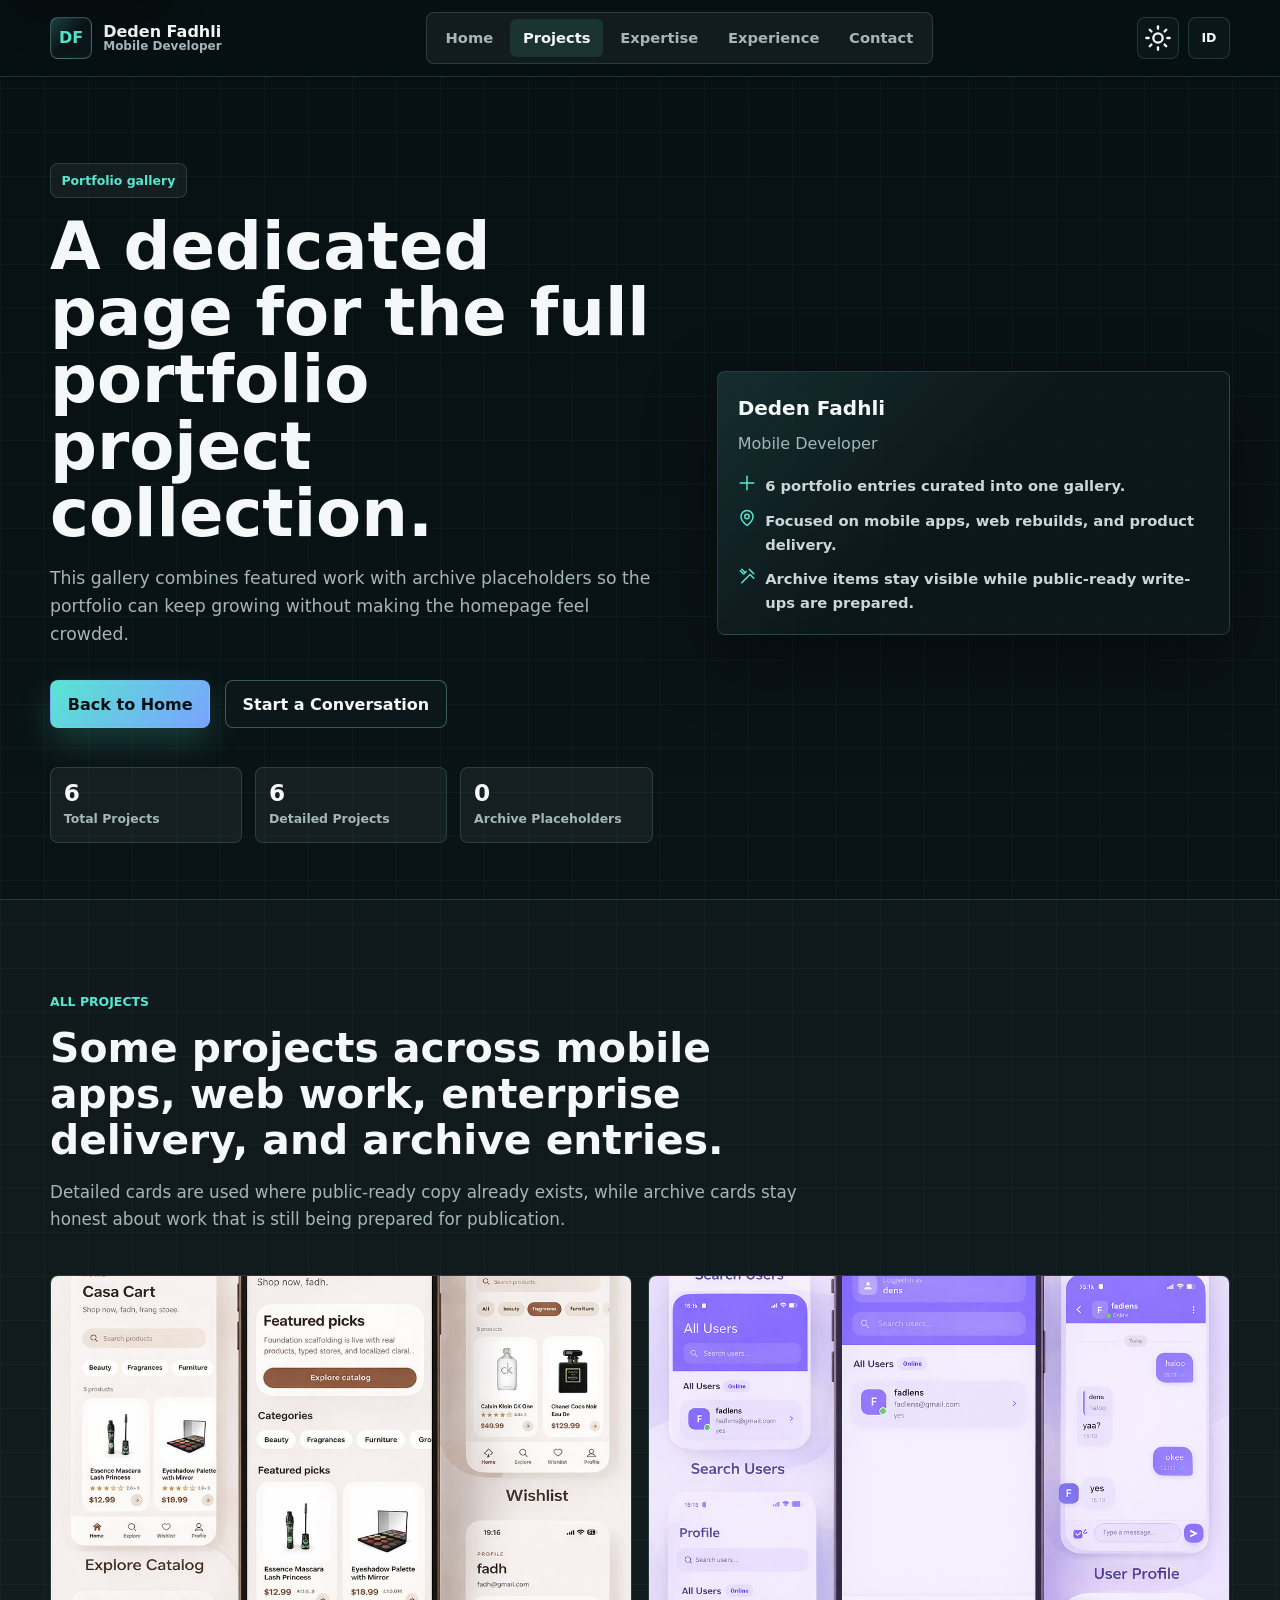
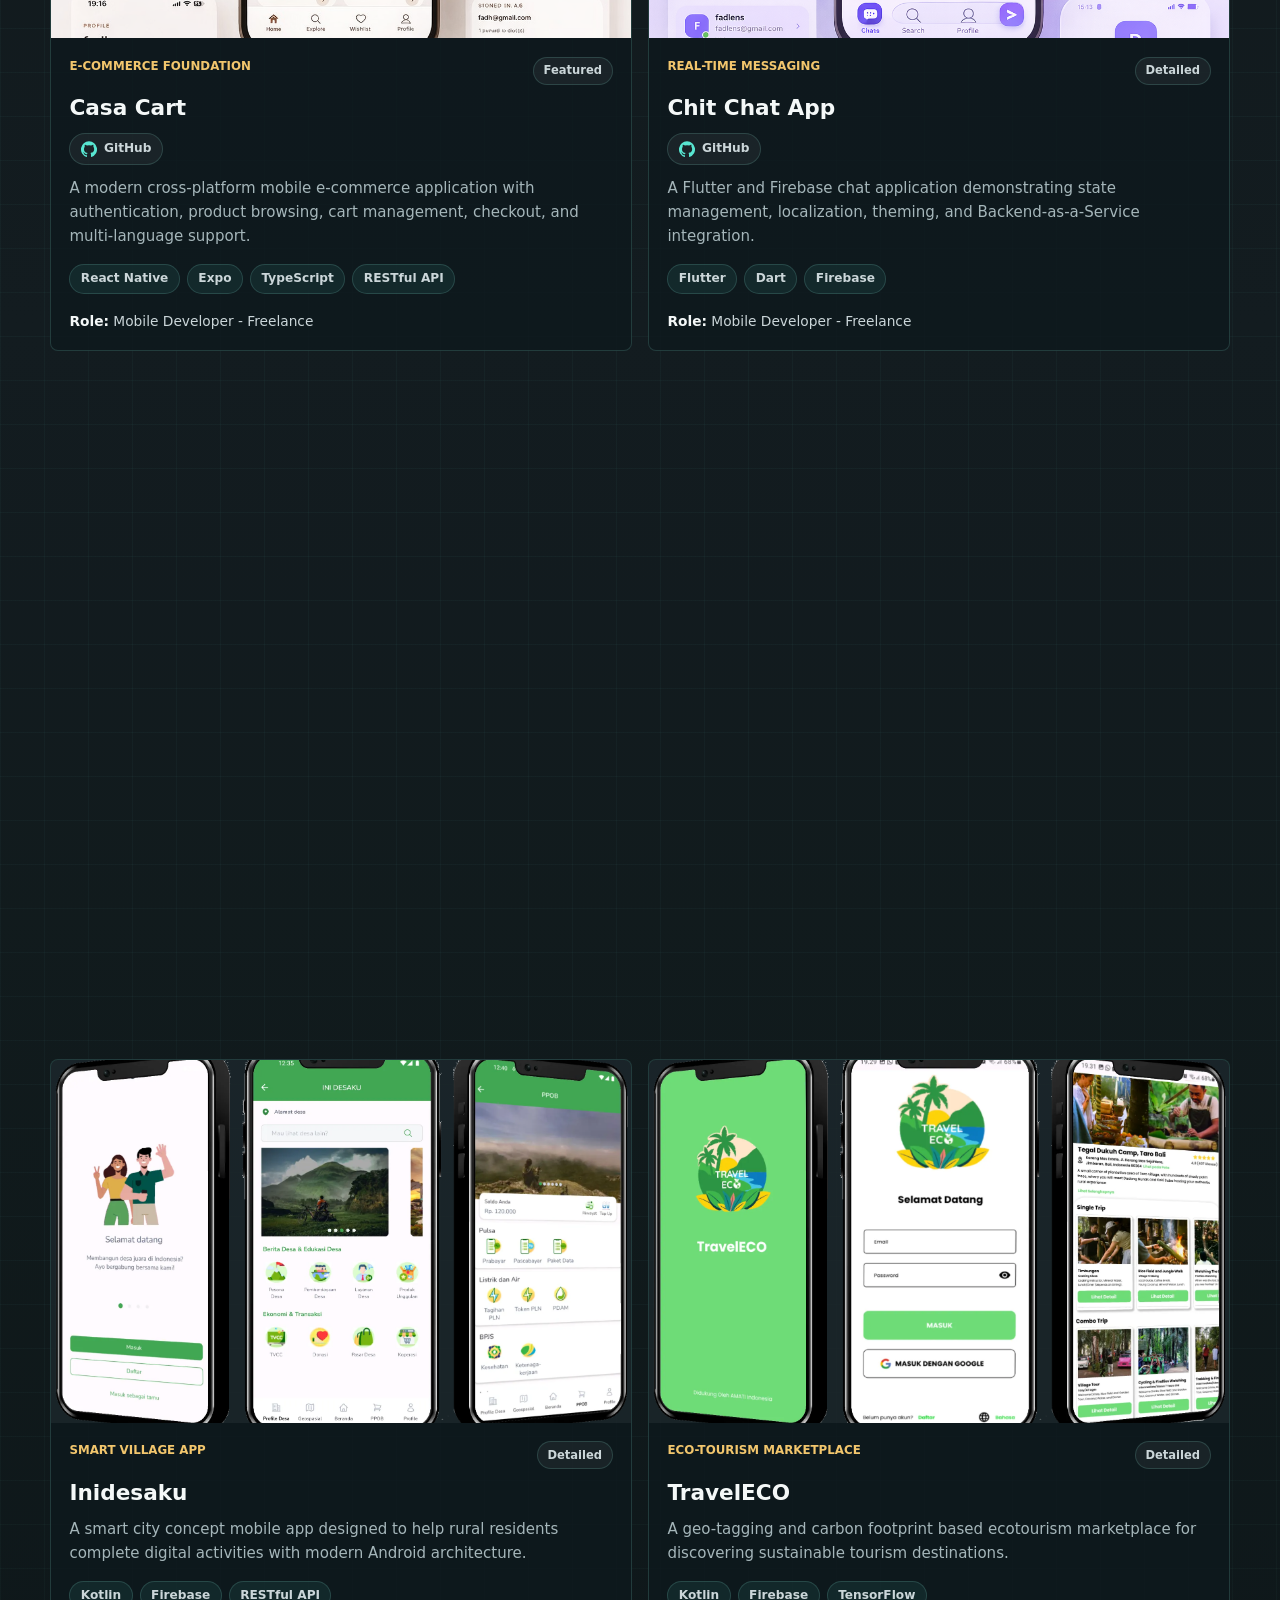
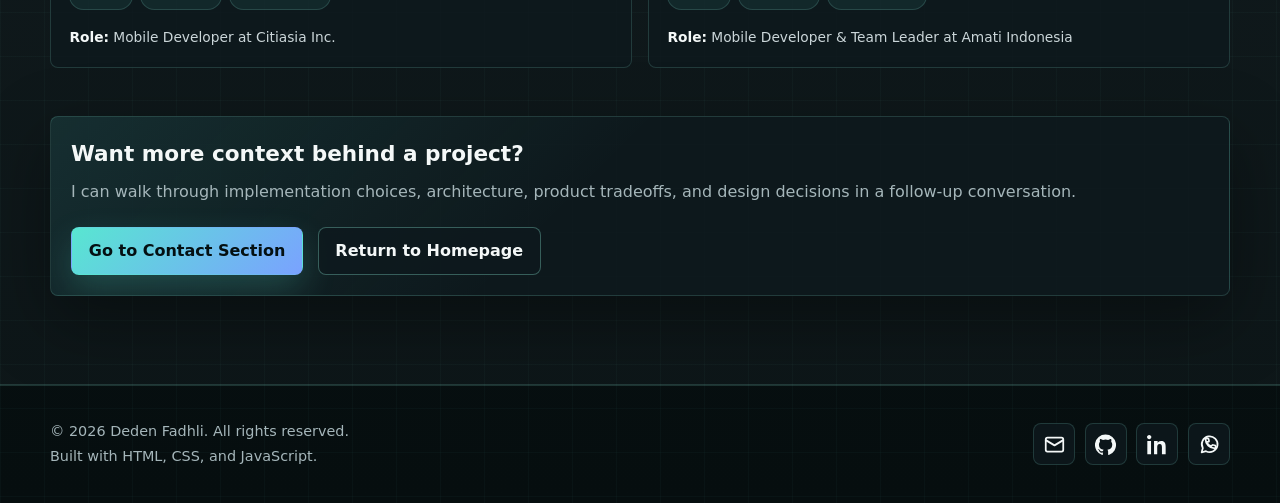
==== projects.html @ d11ce784 "UI/UX Updates" ====
<!doctype html>
<html lang="en">
  <head>
    <meta charset="UTF-8" />
    <meta name="viewport" content="width=device-width, initial-scale=1.0" />
    <meta
      name="description"
      content="A complete gallery of Deden Fadhli portfolio projects, including featured work and archive entries."
    />
    <link
      rel="icon"
      href="data:image/svg+xml,%3Csvg xmlns='http://www.w3.org/2000/svg' viewBox='0 0 64 64'%3E%3Crect width='64' height='64' rx='12' fill='%23071012'/%3E%3Cpath d='M18 16h14c9 0 15 6 15 16s-6 16-15 16H18V16Zm10 9v14h4c4 0 7-2.7 7-7s-3-7-7-7h-4Z' fill='%2358e6d1'/%3E%3C/svg%3E"
    />
    <link rel="stylesheet" href="site.css" />
    <script defer src="portfolio-data.js"></script>
    <script defer src="site.js"></script>
    <title>Projects - Deden Fadhli Portfolio</title>
  </head>
  <body data-theme="dark" data-page="projects">
    <a class="skip-link" href="#main" data-i18n="skip_link">Skip to content</a>

    <header class="site-header">
      <div class="nav-shell">
        <a class="brand" href="index.html#home" aria-label="Deden Fadhli home">
          <span class="brand-mark" aria-hidden="true">DF</span>
          <span class="brand-text">
            <span class="brand-name">Deden Fadhli</span>
            <span class="brand-role" data-i18n="brand_role"
              >Mobile Developer</span
            >
          </span>
        </a>

        <nav aria-label="Primary navigation">
          <ul class="nav-menu" id="siteNav">
            <li><a href="index.html#home" data-i18n="nav_home">Home</a></li>
            <li>
              <a href="projects.html" data-i18n="nav_projects" aria-current="page"
                >Projects</a
              >
            </li>
            <li>
              <a href="index.html#expertise" data-i18n="nav_skills"
                >Expertise</a
              >
            </li>
            <li>
              <a href="index.html#experience" data-i18n="nav_experience"
                >Experience</a
              >
            </li>
            <li>
              <a href="index.html#contact" data-i18n="nav_contact">Contact</a>
            </li>
          </ul>
        </nav>

        <div class="nav-actions">
          <button class="icon-button theme-toggle" type="button" id="themeBtn">
            <svg
              class="icon-sun"
              aria-hidden="true"
              viewBox="0 0 24 24"
              fill="none"
              stroke="currentColor"
              stroke-width="2"
              stroke-linecap="round"
              stroke-linejoin="round"
            >
              <circle cx="12" cy="12" r="4"></circle>
              <path d="M12 2v2"></path>
              <path d="M12 20v2"></path>
              <path d="m4.93 4.93 1.41 1.41"></path>
              <path d="m17.66 17.66 1.41 1.41"></path>
              <path d="M2 12h2"></path>
              <path d="M20 12h2"></path>
              <path d="m6.34 17.66-1.41 1.41"></path>
              <path d="m19.07 4.93-1.41 1.41"></path>
            </svg>
            <svg
              class="icon-moon"
              aria-hidden="true"
              viewBox="0 0 24 24"
              fill="none"
              stroke="currentColor"
              stroke-width="2"
              stroke-linecap="round"
              stroke-linejoin="round"
            >
              <path d="M20.99 12.43A8.5 8.5 0 1 1 11.57 3a6.5 6.5 0 0 0 9.42 9.43Z"></path>
            </svg>
          </button>
          <button class="lang-toggle" type="button" id="langBtn">ID</button>
          <button
            class="icon-button menu-toggle"
            type="button"
            id="menuBtn"
            aria-controls="siteNav"
            aria-expanded="false"
          >
            <span class="menu-lines" aria-hidden="true">
              <span></span>
              <span></span>
              <span></span>
            </span>
          </button>
        </div>
      </div>
    </header>

    <main class="page-main" id="main">
      <section class="page-hero section-band">
        <div class="section-inner page-hero-grid">
          <div class="hero-copy reveal">
            <p class="eyebrow" data-i18n="projects_page_eyebrow">
              Portfolio gallery
            </p>
            <h1 data-i18n="projects_page_title">
              A dedicated page for the full portfolio project collection.
            </h1>
            <p class="page-hero-subtitle" data-i18n="projects_page_subtitle">
              This gallery combines featured work with archive placeholders so
              the portfolio can keep growing without making the homepage feel
              crowded.
            </p>
            <div class="page-actions">
              <a class="btn btn-primary" href="index.html#home">
                <span data-i18n="projects_page_home">Back to Home</span>
              </a>
              <a class="btn btn-secondary" href="index.html#contact">
                <span data-i18n="projects_page_contact">Start a Conversation</span>
              </a>
            </div>
            <div class="page-summary">
              <div class="summary-pill">
                <span class="summary-value" data-project-count="all">6</span>
                <span class="summary-label" data-i18n="projects_page_summary_all"
                  >Total Projects</span
                >
              </div>
              <div class="summary-pill">
                <span class="summary-value" data-project-count="complete">6</span>
                <span
                  class="summary-label"
                  data-i18n="projects_page_summary_complete"
                  >Detailed Projects</span
                >
              </div>
              <div class="summary-pill">
                <span class="summary-value" data-project-count="placeholder"
                  >0</span
                >
                <span
                  class="summary-label"
                  data-i18n="projects_page_summary_placeholder"
                  >Archive Placeholders</span
                >
              </div>
            </div>
          </div>

          <aside class="page-side-panel reveal">
            <div class="page-side-content">
              <h2>Deden Fadhli</h2>
              <p data-i18n="brand_role">Mobile Developer</p>
              <ul class="page-side-list">
                <li>
                  <svg
                    aria-hidden="true"
                    viewBox="0 0 24 24"
                    fill="none"
                    stroke="currentColor"
                    stroke-width="2"
                    stroke-linecap="round"
                    stroke-linejoin="round"
                  >
                    <path d="M3 12h18"></path>
                    <path d="M12 3v18"></path>
                  </svg>
                  <span data-i18n="projects_page_point_one"
                    >6 portfolio entries curated into one gallery.</span
                  >
                </li>
                <li>
                  <svg
                    aria-hidden="true"
                    viewBox="0 0 24 24"
                    fill="none"
                    stroke="currentColor"
                    stroke-width="2"
                    stroke-linecap="round"
                    stroke-linejoin="round"
                  >
                    <path d="M20 10c0 6-8 12-8 12S4 16 4 10a8 8 0 1 1 16 0Z"></path>
                    <circle cx="12" cy="10" r="3"></circle>
                  </svg>
                  <span data-i18n="projects_page_point_two"
                    >Focused on mobile apps, web rebuilds, and product
                    delivery.</span
                  >
                </li>
                <li>
                  <svg
                    aria-hidden="true"
                    viewBox="0 0 24 24"
                    fill="none"
                    stroke="currentColor"
                    stroke-width="2"
                    stroke-linecap="round"
                    stroke-linejoin="round"
                  >
                    <path d="m21 15-5-5L5 21"></path>
                    <path d="m15 3 6 6"></path>
                    <path d="M11 6 8 9"></path>
                    <path d="m5 3 4 4"></path>
                    <path d="m3 5 4 4"></path>
                  </svg>
                  <span data-i18n="projects_page_point_three"
                    >Archive items stay visible while public-ready write-ups
                    are prepared.</span
                  >
                </li>
              </ul>
            </div>
          </aside>
        </div>
      </section>

      <section class="section-band alt">
        <div class="section-inner">
          <div class="section-heading reveal">
            <p class="section-kicker" data-i18n="projects_page_section_kicker">
              All projects
            </p>
            <h2 class="section-title" data-i18n="projects_page_section_heading">
              Eight projects across mobile apps, web work, enterprise delivery,
              and archive entries.
            </h2>
            <p
              class="section-subtitle"
              data-i18n="projects_page_section_subtitle"
            >
              Detailed cards are used where public-ready copy already exists,
              while archive cards stay honest about work that is still being
              prepared for publication.
            </p>
          </div>

          <div class="projects-grid catalog-grid" data-project-list="all"></div>

          <aside class="cta-panel reveal">
            <div class="cta-content">
              <h2 data-i18n="projects_page_cta_title">
                Want more context behind a project?
              </h2>
              <p data-i18n="projects_page_cta_body">
                I can walk through implementation choices, architecture, product
                tradeoffs, and design decisions in a follow-up conversation.
              </p>
              <div class="page-actions">
                <a class="btn btn-primary" href="index.html#contact">
                  <span data-i18n="projects_page_cta_primary"
                    >Go to Contact Section</span
                  >
                </a>
                <a class="btn btn-secondary" href="index.html#home">
                  <span data-i18n="projects_page_cta_secondary"
                    >Return to Homepage</span
                  >
                </a>
              </div>
            </div>
          </aside>
        </div>
      </section>
    </main>

    <footer class="site-footer">
      <div class="footer-inner">
        <div class="footer-text">
          <p>
            &copy; 2026 Deden Fadhli.
            <span data-i18n="footer_rights">All rights reserved.</span>
          </p>
          <p data-i18n="footer_built">Built with HTML, CSS, and JavaScript.</p>
        </div>
        <div class="social-links" aria-label="Social links">
          <a class="social-link" href="mailto:denfdhl5702@gmail.com" aria-label="Email">
            <svg
              aria-hidden="true"
              viewBox="0 0 24 24"
              fill="none"
              stroke="currentColor"
              stroke-width="2"
              stroke-linecap="round"
              stroke-linejoin="round"
            >
              <rect width="20" height="16" x="2" y="4" rx="2"></rect>
              <path d="m22 7-10 6L2 7"></path>
            </svg>
          </a>
          <a
            class="social-link"
            href="https://github.com/denfadhli"
            target="_blank"
            rel="noopener noreferrer"
            aria-label="GitHub"
          >
            <svg aria-hidden="true" viewBox="0 0 24 24" fill="currentColor">
              <path d="M12 .5A12 12 0 0 0 8.2 23.9c.6.1.8-.3.8-.6v-2.1c-3.3.7-4-1.4-4-1.4-.5-1.4-1.3-1.8-1.3-1.8-1.1-.7.1-.7.1-.7 1.2.1 1.8 1.2 1.8 1.2 1.1 1.8 2.8 1.3 3.5 1 .1-.8.4-1.3.8-1.6-2.6-.3-5.4-1.3-5.4-5.9 0-1.3.5-2.4 1.2-3.2-.1-.3-.5-1.6.1-3.2 0 0 1-.3 3.3 1.2a11.4 11.4 0 0 1 6 0c2.3-1.5 3.3-1.2 3.3-1.2.6 1.6.2 2.9.1 3.2.8.8 1.2 1.9 1.2 3.2 0 4.6-2.8 5.6-5.5 5.9.4.4.8 1.1.8 2.2v3.2c0 .3.2.7.8.6A12 12 0 0 0 12 .5Z"></path>
            </svg>
          </a>
          <a
            class="social-link"
            href="https://linkedin.com/in/deden-fadhli"
            target="_blank"
            rel="noopener noreferrer"
            aria-label="LinkedIn"
          >
            <svg aria-hidden="true" viewBox="0 0 24 24" fill="currentColor">
              <path d="M4.98 3.5C4.98 4.88 3.86 6 2.5 6S0 4.88 0 3.5 1.12 1 2.5 1s2.48 1.12 2.48 2.5ZM.37 8.1h4.25V23H.37V8.1ZM8.05 8.1h4.07v2.04h.06c.57-1.08 1.96-2.22 4.03-2.22 4.31 0 5.11 2.84 5.11 6.53V23h-4.24v-7.57c0-1.8-.03-4.12-2.51-4.12-2.52 0-2.9 1.97-2.9 4V23H8.05V8.1Z"></path>
            </svg>
          </a>
          <a
            class="social-link"
            href="https://wa.me/6281288925785"
            target="_blank"
            rel="noopener noreferrer"
            aria-label="WhatsApp"
          >
            <svg
              aria-hidden="true"
              viewBox="0 0 24 24"
              fill="none"
              stroke="currentColor"
              stroke-width="2"
              stroke-linecap="round"
              stroke-linejoin="round"
            >
              <path d="M3 21 4.4 16.1A9 9 0 1 1 8 19.6L3 21Z"></path>
              <path d="M9 9c.5 2.3 2.7 4.5 5 5l1.2-1.2c.3-.3.8-.4 1.2-.2.6.2 1.2.4 1.8.4.5 0 .8.4.8.9v1.7c0 .5-.4.9-.9.9A10.6 10.6 0 0 1 7.5 5.9c0-.5.4-.9.9-.9h1.7c.5 0 .9.4.9.8 0 .6.1 1.2.4 1.8.1.4 0 .9-.3 1.2L9 9Z"></path>
            </svg>
          </a>
        </div>
      </div>
    </footer>

    <div
      class="image-modal"
      id="imageModal"
      role="dialog"
      aria-modal="true"
      aria-labelledby="modalTitle"
      aria-hidden="true"
    >
      <div class="modal-frame">
        <div class="modal-topbar">
          <p class="modal-title" id="modalTitle" data-i18n="modal_title">
            Project preview
          </p>
          <button class="modal-close" type="button" id="modalClose">
            <svg
              aria-hidden="true"
              viewBox="0 0 24 24"
              fill="none"
              stroke="currentColor"
              stroke-width="2"
              stroke-linecap="round"
              stroke-linejoin="round"
            >
              <path d="M18 6 6 18"></path>
              <path d="m6 6 12 12"></path>
            </svg>
          </button>
        </div>
        <img class="modal-content-img" id="modalImg" alt="" />
      </div>
    </div>
  </body>
</html>
---- site.css ----
:root {
  color-scheme: dark;
  --bg: #071012;
  --bg-soft: #0d171b;
  --surface: rgba(14, 25, 30, 0.82);
  --surface-strong: #101d22;
  --surface-muted: rgba(255, 255, 255, 0.05);
  --text: #f4f8f8;
  --text-muted: #a5b6ba;
  --text-soft: #cbd6d9;
  --border: rgba(143, 238, 222, 0.16);
  --border-strong: rgba(143, 238, 222, 0.32);
  --accent: #58e6d1;
  --accent-strong: #7aa2ff;
  --accent-warm: #f2c66d;
  --success: #4ade80;
  --danger: #fb7185;
  --shadow: 0 24px 70px rgba(0, 0, 0, 0.36);
  --shadow-soft: 0 16px 40px rgba(0, 0, 0, 0.22);
  --max-width: 1180px;
  --radius: 8px;
  --header-height: 76px;
}

[data-theme="light"] {
  color-scheme: light;
  --bg: #f6f8fb;
  --bg-soft: #eef4f6;
  --surface: rgba(255, 255, 255, 0.88);
  --surface-strong: #ffffff;
  --surface-muted: rgba(7, 16, 18, 0.04);
  --text: #0d1b1f;
  --text-muted: #54676d;
  --text-soft: #31454b;
  --border: rgba(12, 93, 105, 0.16);
  --border-strong: rgba(12, 93, 105, 0.28);
  --accent: #087f77;
  --accent-strong: #315fd6;
  --accent-warm: #b57a12;
  --success: #15803d;
  --danger: #be123c;
  --shadow: 0 24px 70px rgba(13, 27, 31, 0.12);
  --shadow-soft: 0 16px 40px rgba(13, 27, 31, 0.08);
}

*,
*::before,
*::after {
  box-sizing: border-box;
}

html {
  scroll-behavior: smooth;
  scroll-padding-top: calc(var(--header-height) + 18px);
}

body {
  margin: 0;
  min-height: 100vh;
  overflow-x: hidden;
  background:
    linear-gradient(rgba(88, 230, 209, 0.035) 1px, transparent 1px),
    linear-gradient(90deg, rgba(88, 230, 209, 0.035) 1px, transparent 1px),
    linear-gradient(180deg, var(--bg), var(--bg-soft) 52%, var(--bg));
  background-size:
    44px 44px,
    44px 44px,
    100% 100%;
  color: var(--text);
  font-family:
    Inter, ui-sans-serif, system-ui, -apple-system, BlinkMacSystemFont,
    "Segoe UI", sans-serif;
  line-height: 1.6;
  transition:
    background-color 0.25s ease,
    color 0.25s ease;
}

body.menu-open,
body.modal-open {
  overflow: hidden;
}

img,
svg {
  display: block;
}

a {
  color: inherit;
}

button,
input,
textarea {
  font: inherit;
}

button {
  cursor: pointer;
}

::selection {
  background: rgba(88, 230, 209, 0.28);
  color: var(--text);
}

.skip-link {
  position: fixed;
  top: 12px;
  left: 16px;
  z-index: 3000;
  transform: translateY(-130%);
  border-radius: var(--radius);
  background: var(--surface-strong);
  color: var(--text);
  padding: 0.75rem 1rem;
  text-decoration: none;
  box-shadow: var(--shadow-soft);
}

.skip-link:focus {
  transform: translateY(0);
}

.site-header {
  position: sticky;
  top: 0;
  z-index: 1000;
  min-height: var(--header-height);
  border-bottom: 1px solid var(--border);
  background: rgba(7, 16, 18, 0.82);
  backdrop-filter: blur(18px);
}

[data-theme="light"] .site-header {
  background: rgba(246, 248, 251, 0.86);
}

.nav-shell {
  width: min(100% - 32px, var(--max-width));
  min-height: var(--header-height);
  margin: 0 auto;
  display: flex;
  align-items: center;
  justify-content: space-between;
  gap: 1.25rem;
  position: relative;
}

.brand {
  display: inline-flex;
  align-items: center;
  gap: 0.7rem;
  color: var(--text);
  font-weight: 800;
  text-decoration: none;
  white-space: nowrap;
}

.brand-mark {
  width: 42px;
  height: 42px;
  display: inline-grid;
  place-items: center;
  border: 1px solid var(--border-strong);
  border-radius: var(--radius);
  background:
    linear-gradient(135deg, rgba(88, 230, 209, 0.22), transparent 48%),
    var(--surface);
  color: var(--accent);
  box-shadow: inset 0 0 0 1px rgba(255, 255, 255, 0.04);
}

.brand-text {
  display: grid;
  line-height: 1.1;
}

.brand-name {
  font-size: 1rem;
}

.brand-role {
  color: var(--text-muted);
  font-size: 0.75rem;
  font-weight: 600;
}

.nav-menu {
  display: flex;
  align-items: center;
  gap: 0.25rem;
  list-style: none;
  margin: 0;
  padding: 0.35rem;
  border: 1px solid var(--border);
  border-radius: var(--radius);
  background: var(--surface-muted);
}

.nav-menu a {
  display: inline-flex;
  align-items: center;
  min-height: 38px;
  padding: 0.45rem 0.8rem;
  border-radius: 6px;
  color: var(--text-muted);
  font-size: 0.92rem;
  font-weight: 700;
  text-decoration: none;
  transition:
    background-color 0.2s ease,
    color 0.2s ease;
}

.nav-menu a:hover,
.nav-menu a:focus-visible,
.nav-menu a.active,
.nav-menu a[aria-current="page"] {
  background: rgba(88, 230, 209, 0.12);
  color: var(--text);
}

.nav-actions {
  display: flex;
  align-items: center;
  gap: 0.55rem;
}

.icon-button,
.lang-toggle {
  width: 42px;
  height: 42px;
  display: inline-grid;
  place-items: center;
  border: 1px solid var(--border);
  border-radius: var(--radius);
  background: var(--surface);
  color: var(--text);
  transition:
    border-color 0.2s ease,
    background-color 0.2s ease,
    transform 0.2s ease;
}

.icon-button:hover,
.lang-toggle:hover,
.icon-button:focus-visible,
.lang-toggle:focus-visible {
  border-color: var(--border-strong);
  background: var(--surface-strong);
  transform: translateY(-1px);
}

.lang-toggle {
  font-size: 0.78rem;
  font-weight: 800;
}

.menu-toggle {
  display: none;
}

.menu-lines {
  width: 18px;
  display: grid;
  gap: 4px;
}

.menu-lines span {
  height: 2px;
  border-radius: 999px;
  background: currentColor;
  transition:
    transform 0.2s ease,
    opacity 0.2s ease;
}

.menu-toggle[aria-expanded="true"] .menu-lines span:first-child {
  transform: translateY(6px) rotate(45deg);
}

.menu-toggle[aria-expanded="true"] .menu-lines span:nth-child(2) {
  opacity: 0;
}

.menu-toggle[aria-expanded="true"] .menu-lines span:last-child {
  transform: translateY(-6px) rotate(-45deg);
}

.theme-toggle .icon-moon {
  display: none;
}

[data-theme="light"] .theme-toggle .icon-sun {
  display: none;
}

[data-theme="light"] .theme-toggle .icon-moon {
  display: block;
}

.page-main {
  overflow: hidden;
}

.section-band {
  padding: 5.5rem 0;
  position: relative;
}

.section-band.alt {
  background: rgba(255, 255, 255, 0.025);
  border-block: 1px solid var(--border);
}

[data-theme="light"] .section-band.alt {
  background: rgba(255, 255, 255, 0.54);
}

.section-inner {
  width: min(100% - 32px, var(--max-width));
  margin: 0 auto;
}

.section-kicker,
.eyebrow {
  display: inline-flex;
  align-items: center;
  gap: 0.5rem;
  margin: 0 0 0.9rem;
  color: var(--accent);
  font-size: 0.78rem;
  font-weight: 800;
  text-transform: uppercase;
}

.eyebrow {
  border: 1px solid var(--border);
  border-radius: var(--radius);
  background: var(--surface-muted);
  padding: 0.4rem 0.65rem;
  text-transform: none;
}

.status-dot {
  width: 8px;
  height: 8px;
  border-radius: 50%;
  background: var(--success);
  box-shadow: 0 0 0 5px rgba(74, 222, 128, 0.1);
}

.section-heading {
  max-width: 760px;
  margin-bottom: 2.6rem;
}

.section-heading.centered {
  margin-inline: auto;
  text-align: center;
}

.section-title {
  margin: 0;
  color: var(--text);
  font-size: 2.55rem;
  line-height: 1.12;
}

.section-subtitle {
  margin: 1rem 0 0;
  color: var(--text-muted);
  font-size: 1.05rem;
}

.section-actions {
  display: flex;
  align-items: flex-end;
  justify-content: space-between;
  gap: 1rem;
  margin-bottom: 2rem;
}

.section-actions .section-heading {
  margin-bottom: 0;
}

.section-note {
  color: var(--text-muted);
  font-size: 0.95rem;
  text-align: right;
}

.hero {
  padding: 6.6rem 0 4.6rem;
}

.hero-grid,
.page-hero-grid {
  display: grid;
  grid-template-columns: minmax(0, 1.08fr) minmax(320px, 0.92fr);
  align-items: center;
  gap: 4rem;
}

.hero-copy {
  max-width: 720px;
}

.hero h1,
.page-hero h1 {
  margin: 0;
  color: var(--text);
  font-size: 4.1rem;
  line-height: 1.02;
}

.hero-role {
  margin: 1.1rem 0 0;
  color: var(--accent);
  font-size: 1.2rem;
  font-weight: 800;
}

.hero-subtitle,
.page-hero-subtitle {
  max-width: 650px;
  margin: 1.15rem 0 0;
  color: var(--text-muted);
  font-size: 1.08rem;
}

.hero-actions,
.page-actions {
  display: flex;
  flex-wrap: wrap;
  gap: 0.9rem;
  margin-top: 2rem;
}

.btn {
  min-height: 48px;
  display: inline-flex;
  align-items: center;
  justify-content: center;
  gap: 0.55rem;
  border: 1px solid transparent;
  border-radius: var(--radius);
  padding: 0.82rem 1.05rem;
  color: var(--text);
  font-weight: 800;
  line-height: 1.1;
  text-align: center;
  text-decoration: none;
  transition:
    transform 0.2s ease,
    border-color 0.2s ease,
    background-color 0.2s ease,
    box-shadow 0.2s ease;
}

.btn-primary {
  background: linear-gradient(135deg, var(--accent), var(--accent-strong));
  color: #041012;
  box-shadow: 0 14px 34px rgba(88, 230, 209, 0.2);
}

.btn-secondary {
  border-color: var(--border-strong);
  background: var(--surface);
}

.btn:hover,
.btn:focus-visible {
  transform: translateY(-2px);
}

.btn-secondary:hover,
.btn-secondary:focus-visible {
  background: var(--surface-strong);
}

.btn svg {
  width: 18px;
  height: 18px;
}

.hero-meta,
.page-summary {
  display: grid;
  grid-template-columns: repeat(3, minmax(0, 1fr));
  gap: 0.8rem;
  margin-top: 2.4rem;
}

.meta-pill,
.summary-pill {
  min-height: 74px;
  border: 1px solid var(--border);
  border-radius: var(--radius);
  background: var(--surface-muted);
  padding: 0.8rem;
}

.meta-value,
.summary-value {
  display: block;
  color: var(--text);
  font-size: 1.45rem;
  font-weight: 900;
  line-height: 1.1;
}

.meta-label,
.summary-label {
  display: block;
  margin-top: 0.2rem;
  color: var(--text-muted);
  font-size: 0.78rem;
  font-weight: 700;
}

.profile-panel,
.page-side-panel,
.cta-panel {
  border: 1px solid var(--border);
  border-radius: var(--radius);
  background:
    linear-gradient(135deg, rgba(88, 230, 209, 0.11), transparent 45%),
    var(--surface);
  box-shadow: var(--shadow);
  overflow: hidden;
}

.profile-media {
  aspect-ratio: 11 / 10;
  background: var(--surface-muted);
  position: relative;
  overflow: hidden;
}

.profile-media img {
  width: 100%;
  height: 100%;
  object-fit: cover;
  object-position: center 24%;
}

.profile-media::after {
  content: "";
  position: absolute;
  inset: auto 0 0;
  height: 34%;
  background: linear-gradient(180deg, transparent, rgba(7, 16, 18, 0.82));
}

[data-theme="light"] .profile-media::after {
  background: linear-gradient(180deg, transparent, rgba(255, 255, 255, 0.82));
}

.profile-content,
.page-side-content,
.cta-content {
  padding: 1.25rem;
}

.profile-content h2,
.page-side-content h2,
.cta-content h2 {
  margin: 0;
  font-size: 1.35rem;
}

.profile-content p,
.page-side-content p,
.cta-content p {
  margin: 0.45rem 0 0;
  color: var(--text-muted);
}

.profile-list {
  display: grid;
  gap: 0.65rem;
  margin: 1.1rem 0 0;
  padding: 0;
  list-style: none;
}

.profile-list li {
  display: flex;
  align-items: center;
  gap: 0.6rem;
  color: var(--text-soft);
  font-size: 0.92rem;
  font-weight: 700;
}

.profile-list svg,
.page-side-list svg {
  width: 18px;
  height: 18px;
  color: var(--accent);
  flex: 0 0 auto;
}

.page-side-list {
  display: grid;
  gap: 0.7rem;
  margin: 1.1rem 0 0;
  padding: 0;
  list-style: none;
}

.page-side-list li {
  display: flex;
  align-items: flex-start;
  gap: 0.6rem;
  color: var(--text-soft);
  font-size: 0.92rem;
  font-weight: 700;
}

.proof-strip {
  padding: 1.2rem 0 4.8rem;
}

.proof-grid {
  display: grid;
  grid-template-columns: repeat(4, minmax(0, 1fr));
  border: 1px solid var(--border);
  border-radius: var(--radius);
  background: var(--surface);
  box-shadow: var(--shadow-soft);
  overflow: hidden;
}

.proof-item {
  padding: 1.25rem;
  border-right: 1px solid var(--border);
}

.proof-item:last-child {
  border-right: 0;
}

.proof-number {
  display: block;
  color: var(--accent);
  font-size: 2rem;
  font-weight: 900;
  line-height: 1;
}

.proof-label {
  display: block;
  margin-top: 0.5rem;
  color: var(--text-muted);
  font-size: 0.9rem;
  font-weight: 700;
}

.projects-grid {
  display: grid;
  grid-template-columns: repeat(3, minmax(0, 1fr));
  gap: 1rem;
}

.catalog-grid {
  grid-template-columns: repeat(2, minmax(0, 1fr));
}

.project-card {
  min-width: 0;
  border: 1px solid var(--border);
  border-radius: var(--radius);
  background: var(--surface);
  overflow: hidden;
  transition:
    transform 0.2s ease,
    border-color 0.2s ease,
    box-shadow 0.2s ease;
}

.project-card:hover,
.project-card:focus-within {
  transform: translateY(-4px);
  border-color: var(--border-strong);
  box-shadow: var(--shadow-soft);
}

.project-card.placeholder {
  background:
    linear-gradient(135deg, rgba(242, 198, 109, 0.08), transparent 50%),
    var(--surface);
}

.project-preview {
  width: 100%;
  display: block;
  border: 0;
  padding: 0;
  color: inherit;
  background: var(--surface-muted);
  position: relative;
  overflow: hidden;
}

.project-preview img {
  width: 100%;
  aspect-ratio: 16 / 10;
  object-fit: cover;
  object-position: center;
  transition: transform 0.35s ease;
}

.project-preview:hover img,
.project-preview:focus-visible img {
  transform: scale(1.035);
}

.preview-overlay {
  position: absolute;
  inset: auto 12px 12px auto;
  display: inline-flex;
  align-items: center;
  gap: 0.35rem;
  border: 1px solid rgba(255, 255, 255, 0.18);
  border-radius: var(--radius);
  background: rgba(7, 16, 18, 0.78);
  color: #ffffff;
  padding: 0.45rem 0.6rem;
  font-size: 0.78rem;
  font-weight: 800;
  opacity: 0;
  transform: translateY(8px);
  transition:
    opacity 0.2s ease,
    transform 0.2s ease;
}

.project-preview:hover .preview-overlay,
.project-preview:focus-visible .preview-overlay {
  opacity: 1;
  transform: translateY(0);
}

.preview-overlay svg {
  width: 15px;
  height: 15px;
}

.project-content {
  padding: 1.15rem;
}

.project-topline {
  display: flex;
  align-items: flex-start;
  justify-content: space-between;
  gap: 0.8rem;
}

.project-kicker {
  margin: 0;
  color: var(--accent-warm);
  font-size: 0.74rem;
  font-weight: 900;
  text-transform: uppercase;
}

.project-status {
  flex: 0 0 auto;
  border: 1px solid var(--border);
  border-radius: 999px;
  background: var(--surface-muted);
  color: var(--text-soft);
  padding: 0.24rem 0.6rem;
  font-size: 0.72rem;
  font-weight: 800;
}

.project-status.is-placeholder {
  border-color: rgba(242, 198, 109, 0.3);
  color: var(--accent-warm);
}

.project-title {
  margin: 0.65rem 0 0;
  color: var(--text);
  font-size: 1.35rem;
  line-height: 1.18;
}

.project-meta {
  display: flex;
  flex-wrap: wrap;
  gap: 0.45rem;
  margin-top: 0.75rem;
}

.project-badge {
  min-height: 32px;
  display: inline-flex;
  align-items: center;
  gap: 0.42rem;
  border: 1px solid var(--border);
  border-radius: 999px;
  background: var(--surface-muted);
  color: var(--text-soft);
  padding: 0.3rem 0.68rem;
  font-size: 0.76rem;
  font-weight: 850;
  line-height: 1;
  text-decoration: none;
  transition:
    border-color 0.2s ease,
    background-color 0.2s ease,
    color 0.2s ease,
    transform 0.2s ease;
}

.project-badge svg {
  width: 16px;
  height: 16px;
  flex: 0 0 auto;
  color: var(--accent);
}

a.project-badge:hover,
a.project-badge:focus-visible {
  border-color: var(--border-strong);
  background: var(--surface-strong);
  color: var(--text);
  transform: translateY(-1px);
}

.project-desc {
  margin: 0.72rem 0 0;
  color: var(--text-muted);
  font-size: 0.94rem;
}

.tag-list,
.tool-cloud {
  display: flex;
  flex-wrap: wrap;
  gap: 0.45rem;
  margin-top: 1rem;
}

.tag {
  display: inline-flex;
  align-items: center;
  min-height: 28px;
  border: 1px solid var(--border);
  border-radius: 999px;
  background: rgba(88, 230, 209, 0.08);
  color: var(--text-soft);
  padding: 0.25rem 0.65rem;
  font-size: 0.76rem;
  font-weight: 800;
}

.project-role {
  margin: 1rem 0 0;
  color: var(--text-soft);
  font-size: 0.86rem;
}

.project-role strong {
  color: var(--text);
}

.project-note {
  margin: 0.85rem 0 0;
  color: var(--accent-warm);
  font-size: 0.84rem;
  font-weight: 700;
}

.expertise-grid {
  display: grid;
  grid-template-columns: repeat(4, minmax(0, 1fr));
  gap: 1rem;
}

.expertise-card {
  min-width: 0;
  border: 1px solid var(--border);
  border-radius: var(--radius);
  background: var(--surface);
  padding: 1.2rem;
}

.expertise-icon {
  width: 44px;
  height: 44px;
  display: grid;
  place-items: center;
  border: 1px solid var(--border);
  border-radius: var(--radius);
  background: rgba(88, 230, 209, 0.1);
  color: var(--accent);
}

.expertise-icon svg {
  width: 22px;
  height: 22px;
}

.expertise-card h3 {
  margin: 1rem 0 0.65rem;
  color: var(--text);
  font-size: 1.1rem;
}

.expertise-card p {
  margin: 0;
  color: var(--text-muted);
  font-size: 0.92rem;
}

.timeline {
  position: relative;
  display: grid;
  gap: 1rem;
}

.timeline::before {
  content: "";
  position: absolute;
  top: 0;
  bottom: 0;
  left: 14px;
  width: 1px;
  background: linear-gradient(var(--accent), transparent);
}

.timeline-item {
  display: grid;
  grid-template-columns: 32px minmax(0, 1fr);
  gap: 1rem;
}

.timeline-dot {
  width: 29px;
  height: 29px;
  display: grid;
  place-items: center;
  border: 1px solid var(--border-strong);
  border-radius: 50%;
  background: var(--surface-strong);
  color: var(--accent);
  position: relative;
  z-index: 1;
}

.timeline-dot::before {
  content: "";
  width: 7px;
  height: 7px;
  border-radius: 50%;
  background: currentColor;
}

.timeline-card {
  border: 1px solid var(--border);
  border-radius: var(--radius);
  background: var(--surface);
  padding: 1.25rem;
}

.timeline-top {
  display: flex;
  justify-content: space-between;
  gap: 1rem;
  align-items: flex-start;
}

.timeline-title {
  margin: 0;
  color: var(--text);
  font-size: 1.25rem;
}

.timeline-company {
  margin: 0.3rem 0 0;
  color: var(--accent);
  font-weight: 800;
}

.timeline-date {
  flex: 0 0 auto;
  border: 1px solid var(--border);
  border-radius: var(--radius);
  color: var(--text-muted);
  background: var(--surface-muted);
  padding: 0.35rem 0.55rem;
  font-size: 0.78rem;
  font-weight: 800;
  text-align: right;
}

.timeline-desc {
  margin: 1rem 0 0;
  padding-left: 1.1rem;
  color: var(--text-muted);
}

.timeline-desc li {
  margin-bottom: 0.45rem;
}

.contact-layout {
  display: grid;
  grid-template-columns: minmax(0, 0.85fr) minmax(320px, 1fr);
  gap: 1.5rem;
  align-items: start;
}

.contact-stack {
  display: grid;
  gap: 0.8rem;
}

.contact-card {
  min-width: 0;
  display: grid;
  grid-template-columns: 46px minmax(0, 1fr);
  gap: 0.85rem;
  align-items: center;
  border: 1px solid var(--border);
  border-radius: var(--radius);
  background: var(--surface);
  padding: 0.95rem;
  color: var(--text);
  text-decoration: none;
  transition:
    transform 0.2s ease,
    border-color 0.2s ease,
    background-color 0.2s ease;
}

.contact-card:hover,
.contact-card:focus-visible {
  transform: translateX(4px);
  border-color: var(--border-strong);
  background: var(--surface-strong);
}

.contact-card.static:hover {
  transform: none;
}

.contact-icon {
  width: 46px;
  height: 46px;
  display: grid;
  place-items: center;
  border: 1px solid var(--border);
  border-radius: var(--radius);
  color: var(--accent);
  background: rgba(88, 230, 209, 0.1);
}

.contact-icon svg {
  width: 22px;
  height: 22px;
}

.contact-label {
  display: block;
  color: var(--text);
  font-weight: 900;
}

.contact-value {
  display: block;
  overflow-wrap: anywhere;
  color: var(--text-muted);
  font-size: 0.94rem;
}

.contact-form {
  border: 1px solid var(--border);
  border-radius: var(--radius);
  background: var(--surface);
  padding: 1.25rem;
  box-shadow: var(--shadow-soft);
}

.form-grid {
  display: grid;
  grid-template-columns: repeat(2, minmax(0, 1fr));
  gap: 1rem;
}

.form-field {
  display: grid;
  gap: 0.45rem;
}

.form-field.full {
  grid-column: 1 / -1;
}

.form-field label {
  color: var(--text-soft);
  font-size: 0.88rem;
  font-weight: 800;
}

.form-field input,
.form-field textarea {
  width: 100%;
  border: 1px solid var(--border);
  border-radius: var(--radius);
  background: var(--surface-muted);
  color: var(--text);
  padding: 0.85rem 0.9rem;
  outline: none;
  transition:
    border-color 0.2s ease,
    box-shadow 0.2s ease,
    background-color 0.2s ease;
}

.form-field textarea {
  min-height: 150px;
  resize: vertical;
}

.form-field input:focus,
.form-field textarea:focus {
  border-color: var(--accent);
  background: var(--surface-strong);
  box-shadow: 0 0 0 4px rgba(88, 230, 209, 0.12);
}

.form-status {
  margin: 1rem 0 0;
  border: 1px solid var(--border);
  border-radius: var(--radius);
  padding: 0.85rem;
  color: var(--text-soft);
  background: var(--surface-muted);
  font-size: 0.9rem;
}

.form-status.is-success {
  border-color: rgba(74, 222, 128, 0.38);
  color: var(--success);
}

.form-status.is-error {
  border-color: rgba(251, 113, 133, 0.38);
  color: var(--danger);
}

.form-status[hidden] {
  display: none;
}

.form-submit {
  width: 100%;
  margin-top: 1rem;
}

.form-submit:disabled {
  cursor: wait;
  opacity: 0.68;
  transform: none;
}

.page-hero {
  padding: 5.4rem 0 3.5rem;
}

.page-side-panel {
  overflow: visible;
}

.page-side-content h2 {
  font-size: 1.25rem;
}

.cta-panel {
  margin-top: 3rem;
}

.cta-panel .page-actions {
  margin-top: 1.4rem;
}

.site-footer {
  border-top: 1px solid var(--border);
  padding: 2rem 0;
  background: rgba(0, 0, 0, 0.14);
}

[data-theme="light"] .site-footer {
  background: rgba(255, 255, 255, 0.56);
}

.footer-inner {
  width: min(100% - 32px, var(--max-width));
  margin: 0 auto;
  display: flex;
  justify-content: space-between;
  gap: 1.5rem;
  align-items: center;
}

.footer-text {
  color: var(--text-muted);
  font-size: 0.9rem;
}

.footer-text p {
  margin: 0.15rem 0;
}

.social-links {
  display: flex;
  flex-wrap: wrap;
  justify-content: flex-end;
  gap: 0.6rem;
}

.social-link {
  width: 42px;
  height: 42px;
  display: grid;
  place-items: center;
  border: 1px solid var(--border);
  border-radius: var(--radius);
  background: var(--surface);
  color: var(--text);
  transition:
    transform 0.2s ease,
    border-color 0.2s ease,
    color 0.2s ease;
}

.social-link:hover,
.social-link:focus-visible {
  transform: translateY(-2px);
  border-color: var(--border-strong);
  color: var(--accent);
}

.social-link svg {
  width: 21px;
  height: 21px;
}

.image-modal {
  position: fixed;
  inset: 0;
  z-index: 2000;
  display: grid;
  place-items: center;
  padding: 1.2rem;
  background: rgba(3, 8, 10, 0.86);
  backdrop-filter: blur(16px);
  opacity: 0;
  visibility: hidden;
  transition:
    opacity 0.2s ease,
    visibility 0.2s ease;
}

[data-theme="light"] .image-modal {
  background: rgba(246, 248, 251, 0.88);
}

.image-modal.is-open {
  opacity: 1;
  visibility: visible;
}

.modal-frame {
  width: min(1100px, 100%);
  max-height: 90vh;
  display: grid;
  gap: 0.8rem;
}

.modal-topbar {
  display: flex;
  align-items: center;
  justify-content: space-between;
  gap: 1rem;
  color: var(--text);
}

.modal-title {
  margin: 0;
  color: var(--text);
  font-size: 1rem;
  font-weight: 900;
}

.modal-close {
  width: 42px;
  height: 42px;
  display: grid;
  place-items: center;
  border: 1px solid var(--border);
  border-radius: var(--radius);
  background: var(--surface);
  color: var(--text);
}

.modal-close:hover,
.modal-close:focus-visible {
  border-color: var(--border-strong);
  color: var(--accent);
}

.modal-close svg {
  width: 20px;
  height: 20px;
}

.modal-content-img {
  width: 100%;
  max-height: calc(90vh - 70px);
  object-fit: contain;
  border: 1px solid var(--border);
  border-radius: var(--radius);
  background: var(--surface-strong);
  box-shadow: var(--shadow);
}

.reveal {
  opacity: 0;
  transform: translateY(24px);
  transition:
    opacity 0.6s ease,
    transform 0.6s ease;
}

.reveal.is-visible {
  opacity: 1;
  transform: translateY(0);
}

:focus-visible {
  outline: 3px solid rgba(88, 230, 209, 0.5);
  outline-offset: 3px;
}

@media (max-width: 1120px) {
  .nav-menu a {
    padding-inline: 0.65rem;
  }

  .hero-grid,
  .page-hero-grid {
    grid-template-columns: minmax(0, 1fr) minmax(300px, 0.82fr);
    gap: 2.2rem;
  }

  .hero h1,
  .page-hero h1 {
    font-size: 3.4rem;
  }

  .projects-grid {
    grid-template-columns: repeat(2, minmax(0, 1fr));
  }

  .catalog-grid {
    grid-template-columns: repeat(2, minmax(0, 1fr));
  }

  .expertise-grid {
    grid-template-columns: repeat(2, minmax(0, 1fr));
  }
}

@media (max-width: 920px) {
  .menu-toggle {
    display: inline-grid;
  }

  .nav-shell {
    width: min(100% - 24px, var(--max-width));
  }

  .nav-menu {
    position: absolute;
    top: calc(100% + 10px);
    left: 0;
    right: 0;
    display: grid;
    grid-template-columns: repeat(2, minmax(0, 1fr));
    gap: 0.35rem;
    padding: 0.75rem;
    background: var(--surface-strong);
    box-shadow: var(--shadow-soft);
    opacity: 0;
    visibility: hidden;
    transform: translateY(-10px);
    transition:
      opacity 0.2s ease,
      visibility 0.2s ease,
      transform 0.2s ease;
  }

  .nav-menu.is-open {
    opacity: 1;
    visibility: visible;
    transform: translateY(0);
  }

  .nav-menu a {
    justify-content: center;
  }

  .hero,
  .page-hero {
    padding-top: 4.4rem;
  }

  .hero-grid,
  .page-hero-grid,
  .contact-layout {
    grid-template-columns: 1fr;
  }

  .proof-grid {
    grid-template-columns: repeat(2, minmax(0, 1fr));
  }

  .proof-item:nth-child(2) {
    border-right: 0;
  }

  .proof-item:nth-child(-n + 2) {
    border-bottom: 1px solid var(--border);
  }

  .timeline-top,
  .section-actions,
  .footer-inner {
    display: grid;
  }

  .timeline-date {
    width: fit-content;
    text-align: left;
  }

  .section-note {
    text-align: left;
  }

  .social-links {
    justify-content: flex-start;
  }
}

@media (max-width: 640px) {
  :root {
    --header-height: 70px;
  }

  .brand-role {
    display: none;
  }

  .icon-button,
  .lang-toggle {
    width: 38px;
    height: 38px;
  }

  .section-band {
    padding: 4rem 0;
  }

  .section-title {
    font-size: 2rem;
  }

  .hero h1,
  .page-hero h1 {
    font-size: 2.55rem;
  }

  .hero-role {
    font-size: 1rem;
  }

  .hero-subtitle,
  .page-hero-subtitle,
  .section-subtitle {
    font-size: 0.98rem;
  }

  .hero-meta,
  .page-summary,
  .projects-grid,
  .catalog-grid,
  .expertise-grid,
  .form-grid {
    grid-template-columns: 1fr;
  }

  .proof-grid {
    grid-template-columns: 1fr;
  }

  .proof-item,
  .proof-item:nth-child(2) {
    border-right: 0;
    border-bottom: 1px solid var(--border);
  }

  .proof-item:last-child {
    border-bottom: 0;
  }

  .nav-menu {
    grid-template-columns: 1fr;
  }

  .project-topline {
    display: grid;
    gap: 0.45rem;
  }
}

@media (prefers-reduced-motion: reduce) {
  *,
  *::before,
  *::after {
    scroll-behavior: auto !important;
    animation-duration: 0.01ms !important;
    animation-iteration-count: 1 !important;
    transition-duration: 0.01ms !important;
  }

  .reveal {
    opacity: 1;
    transform: none;
  }
}
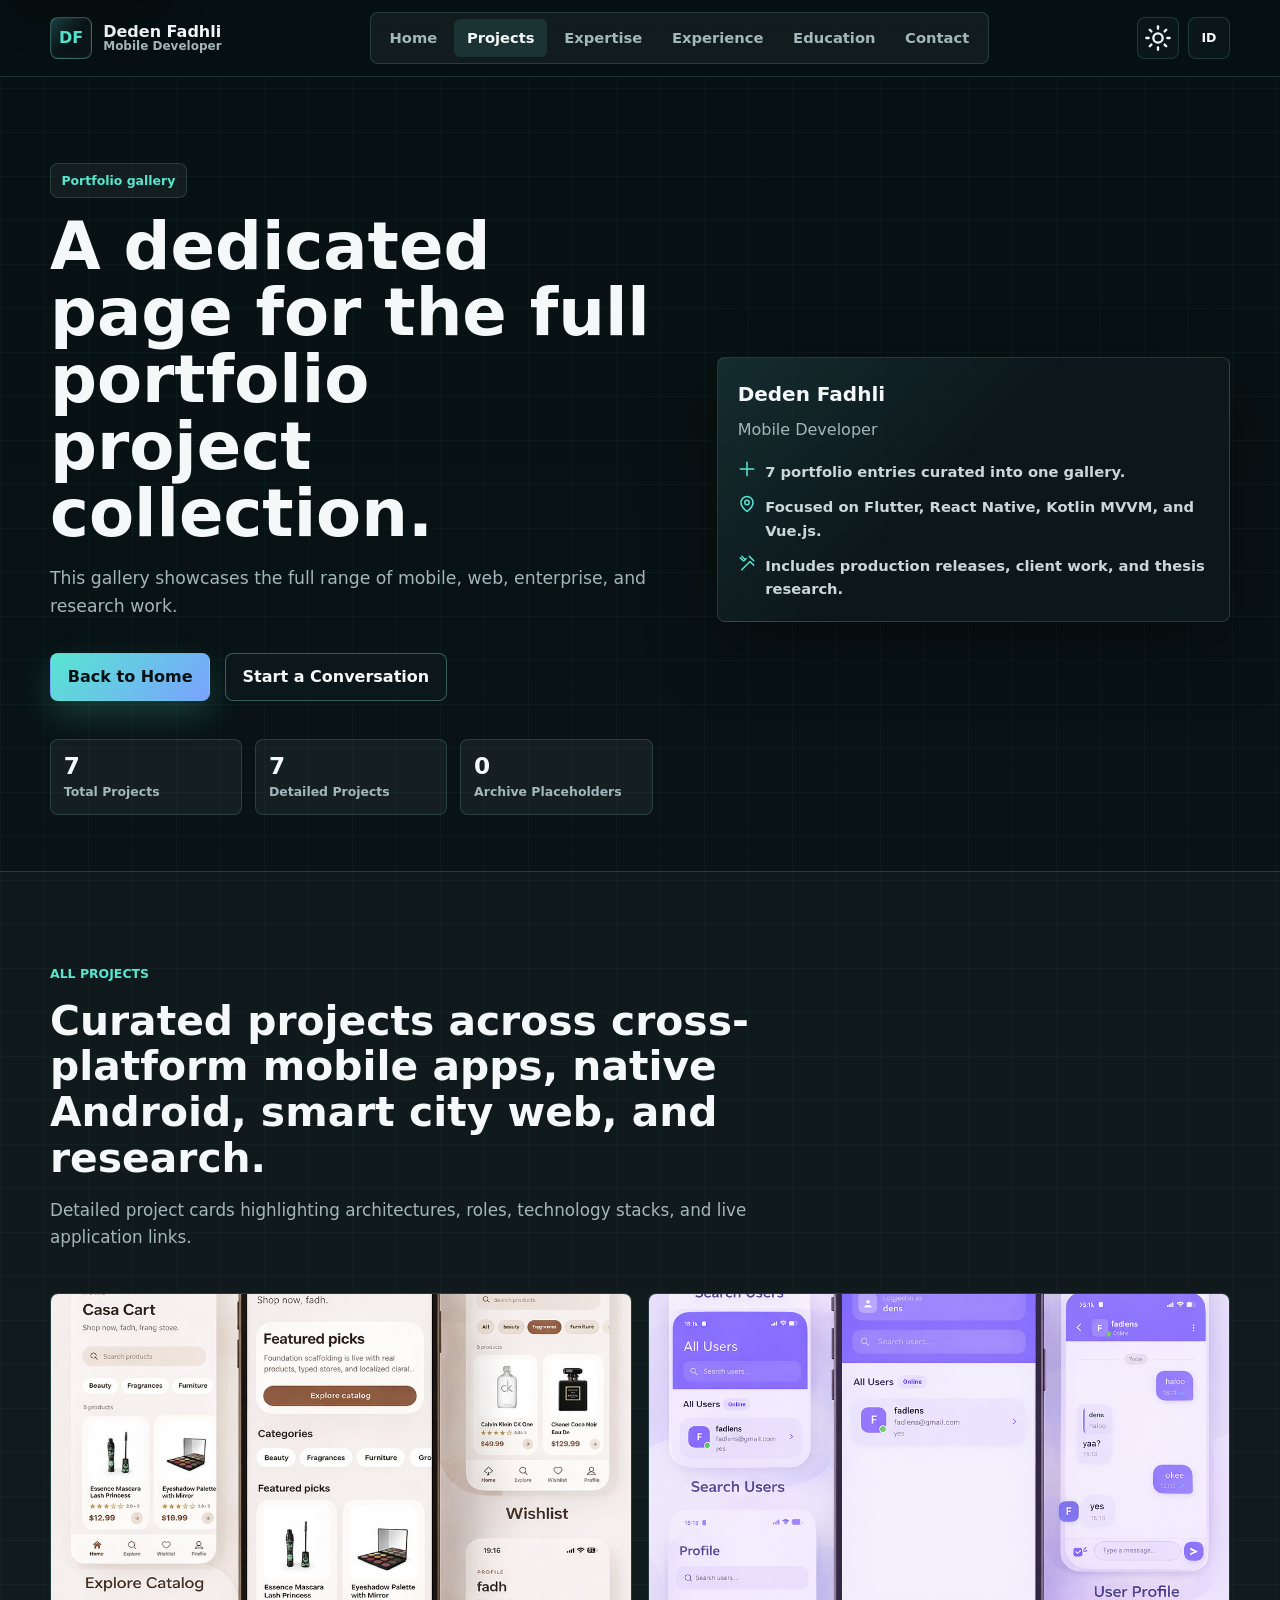
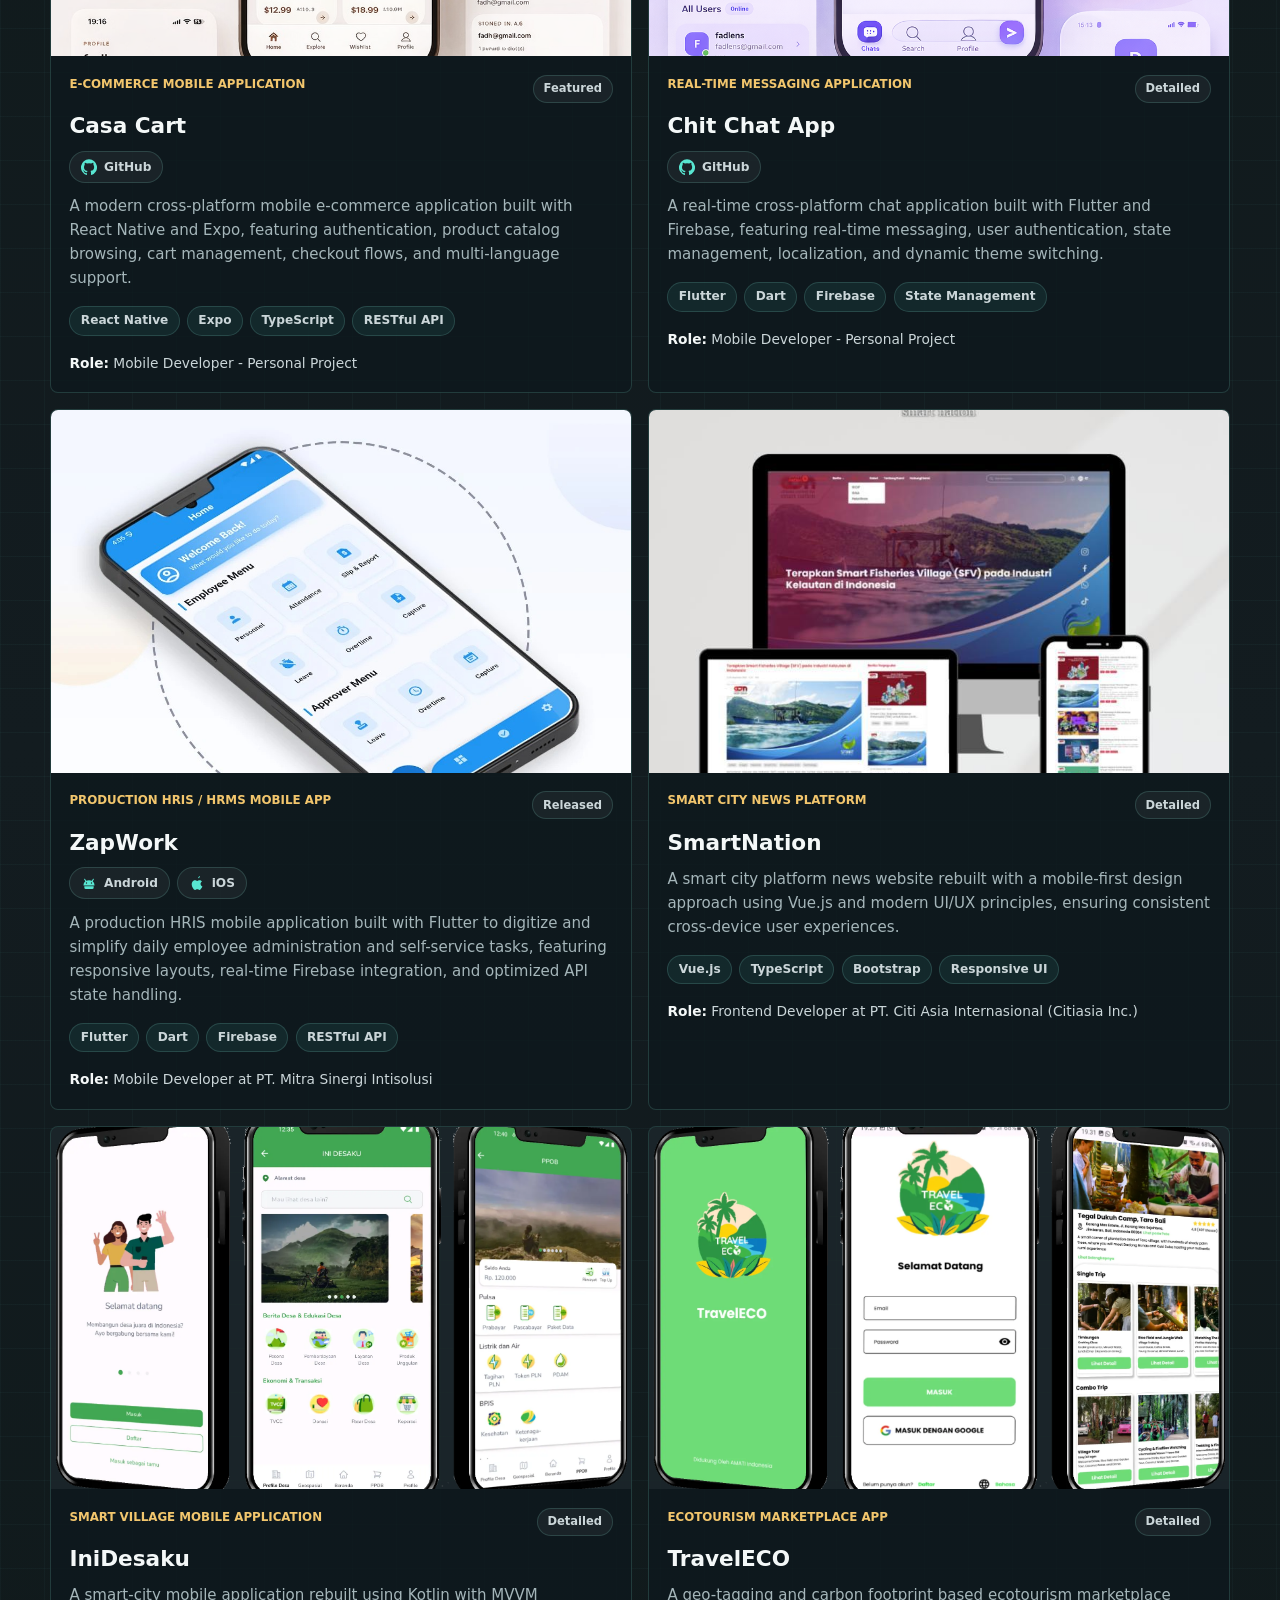
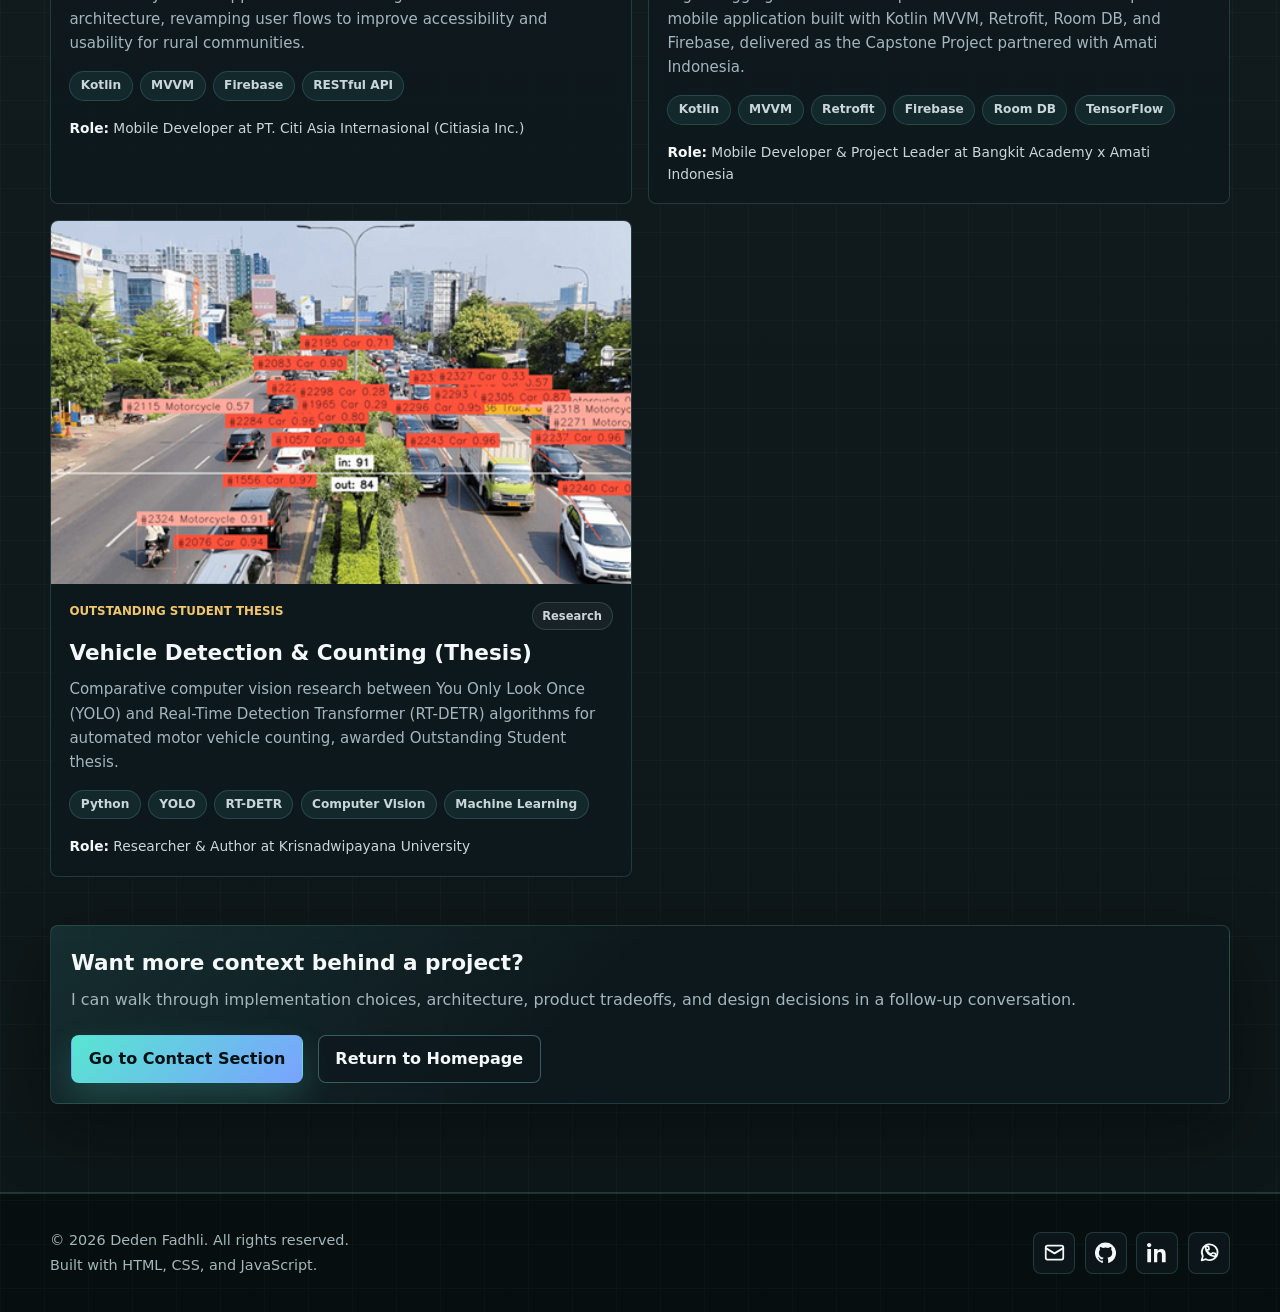
==== commit 437c31e8: "Update Content" ====
--- a/projects.html
+++ b/projects.html
@@ -35,7 +35,10 @@
           <ul class="nav-menu" id="siteNav">
             <li><a href="index.html#home" data-i18n="nav_home">Home</a></li>
             <li>
-              <a href="projects.html" data-i18n="nav_projects" aria-current="page"
+              <a
+                href="projects.html"
+                data-i18n="nav_projects"
+                aria-current="page"
                 >Projects</a
               >
             </li>
@@ -50,6 +53,11 @@
               >
             </li>
             <li>
+              <a href="index.html#education" data-i18n="nav_education"
+                >Education</a
+              >
+            </li>
+            <li>
               <a href="index.html#contact" data-i18n="nav_contact">Contact</a>
             </li>
           </ul>
@@ -87,7 +95,9 @@
               stroke-linecap="round"
               stroke-linejoin="round"
             >
-              <path d="M20.99 12.43A8.5 8.5 0 1 1 11.57 3a6.5 6.5 0 0 0 9.42 9.43Z"></path>
+              <path
+                d="M20.99 12.43A8.5 8.5 0 1 1 11.57 3a6.5 6.5 0 0 0 9.42 9.43Z"
+              ></path>
             </svg>
           </button>
           <button class="lang-toggle" type="button" id="langBtn">ID</button>
@@ -128,18 +138,24 @@
                 <span data-i18n="projects_page_home">Back to Home</span>
               </a>
               <a class="btn btn-secondary" href="index.html#contact">
-                <span data-i18n="projects_page_contact">Start a Conversation</span>
+                <span data-i18n="projects_page_contact"
+                  >Start a Conversation</span
+                >
               </a>
             </div>
             <div class="page-summary">
               <div class="summary-pill">
-                <span class="summary-value" data-project-count="all">6</span>
-                <span class="summary-label" data-i18n="projects_page_summary_all"
+                <span class="summary-value" data-project-count="all">7</span>
+                <span
+                  class="summary-label"
+                  data-i18n="projects_page_summary_all"
                   >Total Projects</span
                 >
               </div>
               <div class="summary-pill">
-                <span class="summary-value" data-project-count="complete">6</span>
+                <span class="summary-value" data-project-count="complete"
+                  >7</span
+                >
                 <span
                   class="summary-label"
                   data-i18n="projects_page_summary_complete"
@@ -178,7 +194,7 @@
                     <path d="M12 3v18"></path>
                   </svg>
                   <span data-i18n="projects_page_point_one"
-                    >6 portfolio entries curated into one gallery.</span
+                    >7 portfolio entries curated into one gallery.</span
                   >
                 </li>
                 <li>
@@ -191,7 +207,9 @@
                     stroke-linecap="round"
                     stroke-linejoin="round"
                   >
-                    <path d="M20 10c0 6-8 12-8 12S4 16 4 10a8 8 0 1 1 16 0Z"></path>
+                    <path
+                      d="M20 10c0 6-8 12-8 12S4 16 4 10a8 8 0 1 1 16 0Z"
+                    ></path>
                     <circle cx="12" cy="10" r="3"></circle>
                   </svg>
                   <span data-i18n="projects_page_point_two"
@@ -216,8 +234,8 @@
                     <path d="m3 5 4 4"></path>
                   </svg>
                   <span data-i18n="projects_page_point_three"
-                    >Archive items stay visible while public-ready write-ups
-                    are prepared.</span
+                    >Includes production releases, client work, and thesis
+                    research.</span
                   >
                 </li>
               </ul>
@@ -233,16 +251,15 @@
               All projects
             </p>
             <h2 class="section-title" data-i18n="projects_page_section_heading">
-              Eight projects across mobile apps, web work, enterprise delivery,
-              and archive entries.
+              Curated projects across cross-platform mobile apps, native
+              Android, smart city web, and research.
             </h2>
             <p
               class="section-subtitle"
               data-i18n="projects_page_section_subtitle"
             >
-              Detailed cards are used where public-ready copy already exists,
-              while archive cards stay honest about work that is still being
-              prepared for publication.
+              Detailed project cards highlighting architectures, roles,
+              technology stacks, and live application links.
             </p>
           </div>
 
@@ -285,7 +302,11 @@
           <p data-i18n="footer_built">Built with HTML, CSS, and JavaScript.</p>
         </div>
         <div class="social-links" aria-label="Social links">
-          <a class="social-link" href="mailto:denfdhl5702@gmail.com" aria-label="Email">
+          <a
+            class="social-link"
+            href="mailto:denfdhl5702@gmail.com"
+            aria-label="Email"
+          >
             <svg
               aria-hidden="true"
               viewBox="0 0 24 24"
@@ -307,7 +328,9 @@
             aria-label="GitHub"
           >
             <svg aria-hidden="true" viewBox="0 0 24 24" fill="currentColor">
-              <path d="M12 .5A12 12 0 0 0 8.2 23.9c.6.1.8-.3.8-.6v-2.1c-3.3.7-4-1.4-4-1.4-.5-1.4-1.3-1.8-1.3-1.8-1.1-.7.1-.7.1-.7 1.2.1 1.8 1.2 1.8 1.2 1.1 1.8 2.8 1.3 3.5 1 .1-.8.4-1.3.8-1.6-2.6-.3-5.4-1.3-5.4-5.9 0-1.3.5-2.4 1.2-3.2-.1-.3-.5-1.6.1-3.2 0 0 1-.3 3.3 1.2a11.4 11.4 0 0 1 6 0c2.3-1.5 3.3-1.2 3.3-1.2.6 1.6.2 2.9.1 3.2.8.8 1.2 1.9 1.2 3.2 0 4.6-2.8 5.6-5.5 5.9.4.4.8 1.1.8 2.2v3.2c0 .3.2.7.8.6A12 12 0 0 0 12 .5Z"></path>
+              <path
+                d="M12 .5A12 12 0 0 0 8.2 23.9c.6.1.8-.3.8-.6v-2.1c-3.3.7-4-1.4-4-1.4-.5-1.4-1.3-1.8-1.3-1.8-1.1-.7.1-.7.1-.7 1.2.1 1.8 1.2 1.8 1.2 1.1 1.8 2.8 1.3 3.5 1 .1-.8.4-1.3.8-1.6-2.6-.3-5.4-1.3-5.4-5.9 0-1.3.5-2.4 1.2-3.2-.1-.3-.5-1.6.1-3.2 0 0 1-.3 3.3 1.2a11.4 11.4 0 0 1 6 0c2.3-1.5 3.3-1.2 3.3-1.2.6 1.6.2 2.9.1 3.2.8.8 1.2 1.9 1.2 3.2 0 4.6-2.8 5.6-5.5 5.9.4.4.8 1.1.8 2.2v3.2c0 .3.2.7.8.6A12 12 0 0 0 12 .5Z"
+              ></path>
             </svg>
           </a>
           <a
@@ -318,7 +341,9 @@
             aria-label="LinkedIn"
           >
             <svg aria-hidden="true" viewBox="0 0 24 24" fill="currentColor">
-              <path d="M4.98 3.5C4.98 4.88 3.86 6 2.5 6S0 4.88 0 3.5 1.12 1 2.5 1s2.48 1.12 2.48 2.5ZM.37 8.1h4.25V23H.37V8.1ZM8.05 8.1h4.07v2.04h.06c.57-1.08 1.96-2.22 4.03-2.22 4.31 0 5.11 2.84 5.11 6.53V23h-4.24v-7.57c0-1.8-.03-4.12-2.51-4.12-2.52 0-2.9 1.97-2.9 4V23H8.05V8.1Z"></path>
+              <path
+                d="M4.98 3.5C4.98 4.88 3.86 6 2.5 6S0 4.88 0 3.5 1.12 1 2.5 1s2.48 1.12 2.48 2.5ZM.37 8.1h4.25V23H.37V8.1ZM8.05 8.1h4.07v2.04h.06c.57-1.08 1.96-2.22 4.03-2.22 4.31 0 5.11 2.84 5.11 6.53V23h-4.24v-7.57c0-1.8-.03-4.12-2.51-4.12-2.52 0-2.9 1.97-2.9 4V23H8.05V8.1Z"
+              ></path>
             </svg>
           </a>
           <a
@@ -338,7 +363,9 @@
               stroke-linejoin="round"
             >
               <path d="M3 21 4.4 16.1A9 9 0 1 1 8 19.6L3 21Z"></path>
-              <path d="M9 9c.5 2.3 2.7 4.5 5 5l1.2-1.2c.3-.3.8-.4 1.2-.2.6.2 1.2.4 1.8.4.5 0 .8.4.8.9v1.7c0 .5-.4.9-.9.9A10.6 10.6 0 0 1 7.5 5.9c0-.5.4-.9.9-.9h1.7c.5 0 .9.4.9.8 0 .6.1 1.2.4 1.8.1.4 0 .9-.3 1.2L9 9Z"></path>
+              <path
+                d="M9 9c.5 2.3 2.7 4.5 5 5l1.2-1.2c.3-.3.8-.4 1.2-.2.6.2 1.2.4 1.8.4.5 0 .8.4.8.9v1.7c0 .5-.4.9-.9.9A10.6 10.6 0 0 1 7.5 5.9c0-.5.4-.9.9-.9h1.7c.5 0 .9.4.9.8 0 .6.1 1.2.4 1.8.1.4 0 .9-.3 1.2L9 9Z"
+              ></path>
             </svg>
           </a>
         </div>
--- a/site.css
+++ b/site.css
@@ -922,6 +922,27 @@
   font-size: 0.92rem;
 }
 
+.skills-aux-grid {
+  display: grid;
+  grid-template-columns: 2fr 1fr;
+  gap: 1rem;
+  margin-top: 1rem;
+}
+
+.skills-aux-card {
+  min-width: 0;
+  border: 1px solid var(--border);
+  border-radius: var(--radius);
+  background: var(--surface);
+  padding: 1.2rem;
+}
+
+.skills-aux-card h3 {
+  margin: 0 0 0.75rem;
+  color: var(--text);
+  font-size: 1.05rem;
+}
+
 .timeline {
   position: relative;
   display: grid;
@@ -1428,7 +1449,8 @@
 
   .hero-grid,
   .page-hero-grid,
-  .contact-layout {
+  .contact-layout,
+  .skills-aux-grid {
     grid-template-columns: 1fr;
   }
 
